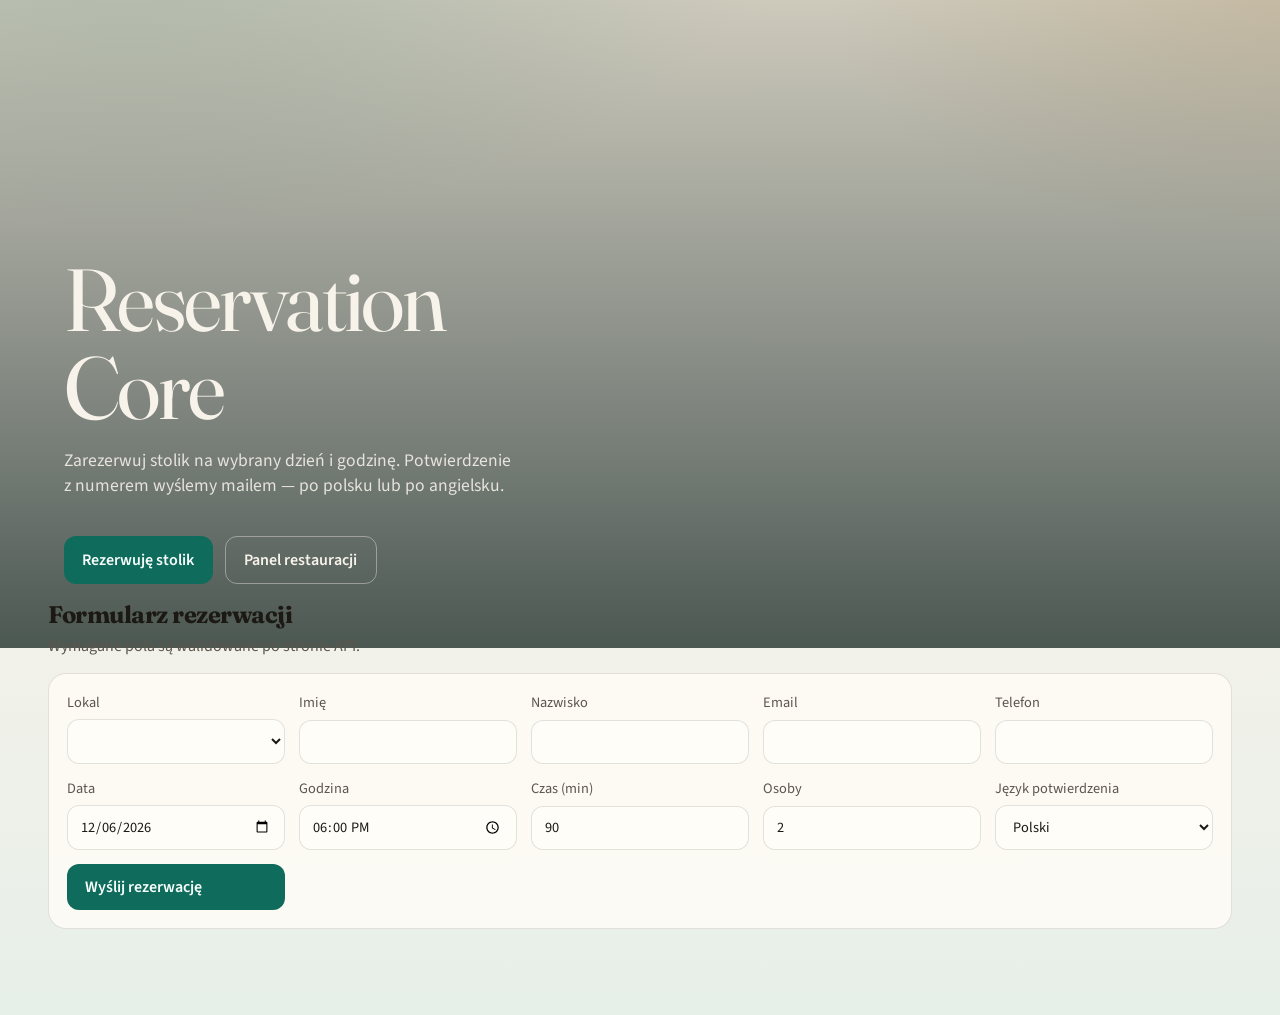
==== src/main/resources/static/booking/index.html @ 1d6e956e "Complete reservation system: schedule, analytics, cancel, i18n, cleanup, UI Finishes the restaurant " ====
<!DOCTYPE html>
<html lang="pl">
<head>
  <meta charset="UTF-8" />
  <meta name="viewport" content="width=device-width, initial-scale=1" />
  <title>Reservation Core — rezerwacja</title>
  <link rel="preconnect" href="https://fonts.googleapis.com" />
  <link rel="preconnect" href="https://fonts.gstatic.com" crossorigin />
  <link href="https://fonts.googleapis.com/css2?family=Fraunces:opsz,wght@9..144,600;9..144,700&family=Source+Sans+3:wght@400;600&display=swap" rel="stylesheet" />
  <link rel="stylesheet" href="../restaurant/styles.css" />
  <style>
    .hero {
      min-height: 72vh;
      display: grid;
      align-content: end;
      padding: clamp(1.5rem, 5vw, 4rem);
      position: relative;
      overflow: hidden;
      background:
        linear-gradient(180deg, rgba(12, 28, 24, 0.15), rgba(12, 28, 24, 0.72)),
        url("https://images.unsplash.com/photo-1517248135467-4c7edcad34c4?auto=format&fit=crop&w=1800&q=80") center/cover no-repeat;
      color: #f7f3ea;
    }
    .hero .brand { color: #f7f3ea; font-size: clamp(2.8rem, 8vw, 5.5rem); }
    .hero p { max-width: 28rem; color: rgba(247, 243, 234, 0.88); font-size: 1.1rem; }
    .hero-cta { margin-top: 1.25rem; display: flex; gap: 0.75rem; flex-wrap: wrap; }
    .book-panel { margin: -3rem clamp(1rem, 4vw, 3rem) 3rem; position: relative; }
  </style>
</head>
<body>
  <section class="hero">
    <p class="brand">Reservation Core</p>
    <p>Zarezerwuj stolik na wybrany dzień i godzinę. Potwierdzenie z numerem wyślemy mailem — po polsku lub po angielsku.</p>
    <div class="hero-cta">
      <a class="btn" href="#form">Rezerwuję stolik</a>
      <a class="btn btn-ghost" href="/restaurant/" style="color:#f7f3ea;border-color:rgba(247,243,234,.4)">Panel restauracji</a>
    </div>
  </section>

  <section class="book-panel" id="form">
    <div class="section-head">
      <h1>Formularz rezerwacji</h1>
      <p>Wymagane pola są walidowane po stronie API.</p>
    </div>
    <form id="bookForm" class="form-grid">
      <label>Lokal
        <select name="placeId" id="placeSelect" required></select>
      </label>
      <label>Imię <input name="ordererName" required /></label>
      <label>Nazwisko <input name="ordererSurname" required /></label>
      <label>Email <input name="email" type="email" required /></label>
      <label>Telefon <input name="phoneNumber" required /></label>
      <label>Data <input name="date" type="date" required /></label>
      <label>Godzina <input name="startTime" type="time" required value="18:00" /></label>
      <label>Czas (min) <input name="durationMinutes" type="number" min="30" max="480" value="90" required /></label>
      <label>Osoby <input name="peopleCount" type="number" min="1" max="50" value="2" required /></label>
      <label>Język potwierdzenia
        <select name="locale">
          <option value="pl">Polski</option>
          <option value="en">English</option>
        </select>
      </label>
      <button type="submit" class="btn">Wyślij rezerwację</button>
    </form>
    <p id="result" class="result" aria-live="polite"></p>
  </section>

  <script>
    const result = document.getElementById("result");
    const placeSelect = document.getElementById("placeSelect");
    document.querySelector('[name="date"]').value = new Date().toISOString().slice(0, 10);

    fetch("/api/places").then(r => r.json()).then(places => {
      placeSelect.innerHTML = places.map(p =>
        `<option value="${p.id}">${p.name} — ${p.city}</option>`).join("") ||
        `<option value="">Brak lokali</option>`;
    });

    document.getElementById("bookForm").addEventListener("submit", async (e) => {
      e.preventDefault();
      const fd = new FormData(e.target);
      const payload = {
        placeId: Number(fd.get("placeId")),
        ordererName: fd.get("ordererName"),
        ordererSurname: fd.get("ordererSurname"),
        email: fd.get("email"),
        phoneNumber: fd.get("phoneNumber"),
        date: fd.get("date"),
        startTime: fd.get("startTime").length === 5 ? fd.get("startTime") + ":00" : fd.get("startTime"),
        durationMinutes: Number(fd.get("durationMinutes")),
        peopleCount: Number(fd.get("peopleCount")),
        locale: fd.get("locale"),
      };
      try {
        const res = await fetch("/api/reservations", {
          method: "POST",
          headers: { "Content-Type": "application/json" },
          body: JSON.stringify(payload),
        });
        const data = await res.json();
        if (!res.ok) {
          const msg = data.message || (data.errors && JSON.stringify(data.errors)) || "Błąd";
          throw new Error(msg);
        }
        result.textContent = `Rezerwacja przyjęta. Numer: ${data.reservationNumber}`;
        e.target.reset();
      } catch (err) {
        result.textContent = err.message;
      }
    });
  </script>
</body>
</html>
---- src/main/resources/static/restaurant/styles.css ----
:root {
  --ink: #1c1914;
  --muted: #5c564c;
  --paper: #f3efe6;
  --panel: rgba(255, 252, 246, 0.86);
  --line: rgba(28, 25, 20, 0.12);
  --accent: #0f6b5c;
  --accent-deep: #0a4a40;
  --danger: #9b2c2c;
  --good: #1f6f4a;
  --shadow: 0 18px 50px rgba(28, 25, 20, 0.12);
  --radius: 18px;
  --font-display: "Fraunces", Georgia, serif;
  --font-body: "Source Sans 3", "Segoe UI", sans-serif;
}

* { box-sizing: border-box; }

body {
  margin: 0;
  min-height: 100vh;
  color: var(--ink);
  font-family: var(--font-body);
  background:
    radial-gradient(1200px 600px at 10% -10%, rgba(15, 107, 92, 0.18), transparent 55%),
    radial-gradient(900px 500px at 100% 0%, rgba(180, 120, 40, 0.16), transparent 50%),
    linear-gradient(180deg, #efe8d8 0%, #f7f3ea 45%, #e7efe9 100%);
}

.atmosphere {
  position: fixed;
  inset: 0;
  pointer-events: none;
  background-image:
    linear-gradient(rgba(28, 25, 20, 0.03) 1px, transparent 1px),
    linear-gradient(90deg, rgba(28, 25, 20, 0.03) 1px, transparent 1px);
  background-size: 48px 48px;
  mask-image: linear-gradient(180deg, #000 0%, transparent 85%);
}

.top {
  position: relative;
  display: flex;
  flex-wrap: wrap;
  justify-content: space-between;
  gap: 1.25rem;
  padding: 1.75rem clamp(1rem, 4vw, 3rem) 0.5rem;
}

.brand {
  margin: 0;
  font-family: var(--font-display);
  font-size: clamp(2rem, 4vw, 3rem);
  letter-spacing: -0.03em;
  line-height: 1;
  animation: rise 700ms ease both;
}

.brand-sub {
  margin: 0.35rem 0 0;
  color: var(--muted);
  animation: rise 900ms ease both;
}

.tabs {
  display: flex;
  flex-wrap: wrap;
  gap: 0.5rem;
  align-items: end;
}

.tab {
  border: 1px solid var(--line);
  background: transparent;
  color: var(--ink);
  padding: 0.65rem 1rem;
  border-radius: 999px;
  font: inherit;
  cursor: pointer;
  transition: background 180ms ease, color 180ms ease, transform 180ms ease;
}

.tab:hover { transform: translateY(-1px); }
.tab.is-active {
  background: var(--accent);
  border-color: var(--accent);
  color: #f7fffc;
}

main {
  position: relative;
  padding: 1rem clamp(1rem, 4vw, 3rem) 3rem;
}

.controls {
  display: flex;
  flex-wrap: wrap;
  gap: 0.85rem;
  align-items: end;
  margin-bottom: 1.5rem;
  padding: 1rem 1.15rem;
  background: var(--panel);
  border: 1px solid var(--line);
  border-radius: var(--radius);
  backdrop-filter: blur(8px);
  box-shadow: var(--shadow);
  animation: rise 800ms ease both;
}

label {
  display: grid;
  gap: 0.35rem;
  font-size: 0.9rem;
  color: var(--muted);
}

input, select, textarea {
  font: inherit;
  color: var(--ink);
  border: 1px solid var(--line);
  background: #fffdf8;
  border-radius: 12px;
  padding: 0.65rem 0.8rem;
  min-width: 10rem;
}

.btn {
  border: none;
  background: var(--accent);
  color: #f7fffc;
  font: inherit;
  font-weight: 600;
  padding: 0.75rem 1.15rem;
  border-radius: 12px;
  cursor: pointer;
  text-decoration: none;
  display: inline-flex;
  align-items: center;
  transition: background 160ms ease, transform 160ms ease;
}

.btn:hover { background: var(--accent-deep); transform: translateY(-1px); }
.btn-ghost {
  background: transparent;
  color: var(--accent-deep);
  border: 1px solid rgba(15, 107, 92, 0.35);
}
.btn-danger { background: var(--danger); }
.btn-danger:hover { background: #7f1d1d; }

.panel { display: none; }
.panel.is-visible { display: block; animation: rise 500ms ease both; }

.section-head {
  margin: 0 0 1rem;
}

.section-head.tight { margin-top: 2rem; }

.section-head h1,
.section-head h2 {
  margin: 0;
  font-family: var(--font-display);
  font-weight: 700;
  letter-spacing: -0.02em;
}

.section-head p {
  margin: 0.4rem 0 0;
  color: var(--muted);
  max-width: 40rem;
}

.data-table {
  display: grid;
  gap: 0.55rem;
}

.row {
  display: grid;
  grid-template-columns: 1.1fr 1fr 1fr 1fr 1.2fr;
  gap: 0.75rem;
  align-items: center;
  padding: 0.9rem 1rem;
  border-bottom: 1px solid var(--line);
  background: rgba(255, 252, 246, 0.55);
  transition: background 160ms ease, transform 160ms ease;
}

.row:hover { background: rgba(15, 107, 92, 0.06); }

.row.head {
  font-size: 0.82rem;
  text-transform: uppercase;
  letter-spacing: 0.06em;
  color: var(--muted);
  background: transparent;
  border-bottom: 2px solid var(--line);
}

.badge {
  display: inline-flex;
  width: fit-content;
  padding: 0.2rem 0.55rem;
  border-radius: 8px;
  font-size: 0.85rem;
  font-weight: 600;
}

.badge-ok { background: rgba(31, 111, 74, 0.12); color: var(--good); }
.badge-lock { background: rgba(155, 44, 44, 0.12); color: var(--danger); }

.form-grid {
  display: grid;
  grid-template-columns: repeat(auto-fit, minmax(180px, 1fr));
  gap: 0.85rem;
  padding: 1.1rem;
  background: var(--panel);
  border: 1px solid var(--line);
  border-radius: var(--radius);
  margin-bottom: 1rem;
}

.result {
  min-height: 1.4rem;
  color: var(--accent-deep);
  font-weight: 600;
}

@keyframes rise {
  from { opacity: 0; transform: translateY(10px); }
  to { opacity: 1; transform: translateY(0); }
}

@media (max-width: 800px) {
  .row, .row.head {
    grid-template-columns: 1fr 1fr;
  }
  .row > :nth-child(n+3) {
    grid-column: 1 / -1;
  }
}
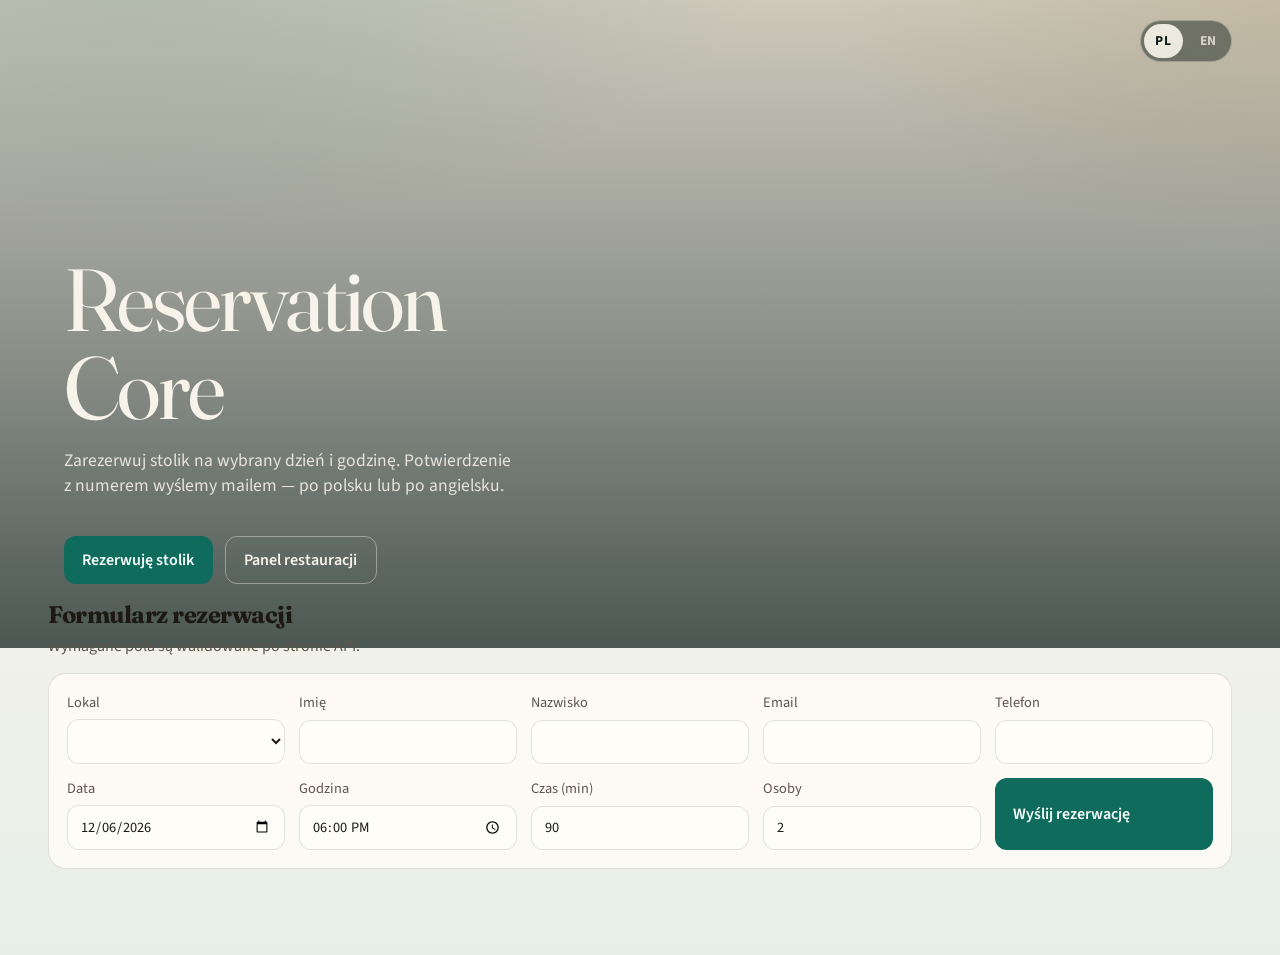
==== commit 9fba112f: "Add PL/EN language switcher on booking and restaurant UI Shared i18n.js with localStorage preference" ====
--- a/src/main/resources/static/booking/index.html
+++ b/src/main/resources/static/booking/index.html
@@ -3,7 +3,7 @@
 <head>
   <meta charset="UTF-8" />
   <meta name="viewport" content="width=device-width, initial-scale=1" />
-  <title>Reservation Core — rezerwacja</title>
+  <title data-i18n-title="doc.booking.title">Reservation Core — rezerwacja</title>
   <link rel="preconnect" href="https://fonts.googleapis.com" />
   <link rel="preconnect" href="https://fonts.gstatic.com" crossorigin />
   <link href="https://fonts.googleapis.com/css2?family=Fraunces:opsz,wght@9..144,600;9..144,700&family=Source+Sans+3:wght@400;600&display=swap" rel="stylesheet" />
@@ -29,51 +29,59 @@
 </head>
 <body>
   <section class="hero">
+    <div class="lang-switch" data-variant="hero" role="group" aria-label="Language">
+      <button type="button" class="lang-btn" data-lang="pl" aria-pressed="true">PL</button>
+      <button type="button" class="lang-btn" data-lang="en" aria-pressed="false">EN</button>
+    </div>
     <p class="brand">Reservation Core</p>
-    <p>Zarezerwuj stolik na wybrany dzień i godzinę. Potwierdzenie z numerem wyślemy mailem — po polsku lub po angielsku.</p>
+    <p data-i18n="booking.hero.lead">Zarezerwuj stolik na wybrany dzień i godzinę. Potwierdzenie z numerem wyślemy mailem — po polsku lub po angielsku.</p>
     <div class="hero-cta">
-      <a class="btn" href="#form">Rezerwuję stolik</a>
-      <a class="btn btn-ghost" href="/restaurant/" style="color:#f7f3ea;border-color:rgba(247,243,234,.4)">Panel restauracji</a>
+      <a class="btn" href="#form" data-i18n="booking.cta.book">Rezerwuję stolik</a>
+      <a class="btn btn-ghost" href="/restaurant/" style="color:#f7f3ea;border-color:rgba(247,243,234,.4)" data-i18n="booking.cta.panel">Panel restauracji</a>
     </div>
   </section>
 
   <section class="book-panel" id="form">
     <div class="section-head">
-      <h1>Formularz rezerwacji</h1>
-      <p>Wymagane pola są walidowane po stronie API.</p>
+      <h1 data-i18n="booking.form.title">Formularz rezerwacji</h1>
+      <p data-i18n="booking.form.lead">Wymagane pola są walidowane po stronie API.</p>
     </div>
     <form id="bookForm" class="form-grid">
-      <label>Lokal
+      <label><span data-i18n="booking.label.place">Lokal</span>
         <select name="placeId" id="placeSelect" required></select>
       </label>
-      <label>Imię <input name="ordererName" required /></label>
-      <label>Nazwisko <input name="ordererSurname" required /></label>
-      <label>Email <input name="email" type="email" required /></label>
-      <label>Telefon <input name="phoneNumber" required /></label>
-      <label>Data <input name="date" type="date" required /></label>
-      <label>Godzina <input name="startTime" type="time" required value="18:00" /></label>
-      <label>Czas (min) <input name="durationMinutes" type="number" min="30" max="480" value="90" required /></label>
-      <label>Osoby <input name="peopleCount" type="number" min="1" max="50" value="2" required /></label>
-      <label>Język potwierdzenia
-        <select name="locale">
-          <option value="pl">Polski</option>
-          <option value="en">English</option>
-        </select>
-      </label>
-      <button type="submit" class="btn">Wyślij rezerwację</button>
+      <label><span data-i18n="booking.label.name">Imię</span> <input name="ordererName" required /></label>
+      <label><span data-i18n="booking.label.surname">Nazwisko</span> <input name="ordererSurname" required /></label>
+      <label><span data-i18n="booking.label.email">Email</span> <input name="email" type="email" required /></label>
+      <label><span data-i18n="booking.label.phone">Telefon</span> <input name="phoneNumber" required /></label>
+      <label><span data-i18n="booking.label.date">Data</span> <input name="date" type="date" required /></label>
+      <label><span data-i18n="booking.label.time">Godzina</span> <input name="startTime" type="time" required value="18:00" /></label>
+      <label><span data-i18n="booking.label.duration">Czas (min)</span> <input name="durationMinutes" type="number" min="30" max="480" value="90" required /></label>
+      <label><span data-i18n="booking.label.people">Osoby</span> <input name="peopleCount" type="number" min="1" max="50" value="2" required /></label>
+      <input type="hidden" name="locale" id="localeField" value="pl" />
+      <button type="submit" class="btn" data-i18n="booking.submit">Wyślij rezerwację</button>
     </form>
     <p id="result" class="result" aria-live="polite"></p>
   </section>
 
+  <script src="../i18n.js"></script>
   <script>
     const result = document.getElementById("result");
     const placeSelect = document.getElementById("placeSelect");
+    const localeField = document.getElementById("localeField");
     document.querySelector('[name="date"]').value = new Date().toISOString().slice(0, 10);
+
+    I18N.init("pl");
+    localeField.value = I18N.getLang();
+
+    document.addEventListener("rc:locale", () => {
+      localeField.value = I18N.getLang();
+    });
 
     fetch("/api/places").then(r => r.json()).then(places => {
       placeSelect.innerHTML = places.map(p =>
         `<option value="${p.id}">${p.name} — ${p.city}</option>`).join("") ||
-        `<option value="">Brak lokali</option>`;
+        `<option value="">${I18N.t("booking.places.empty")}</option>`;
     });
 
     document.getElementById("bookForm").addEventListener("submit", async (e) => {
@@ -89,7 +97,7 @@
         startTime: fd.get("startTime").length === 5 ? fd.get("startTime") + ":00" : fd.get("startTime"),
         durationMinutes: Number(fd.get("durationMinutes")),
         peopleCount: Number(fd.get("peopleCount")),
-        locale: fd.get("locale"),
+        locale: I18N.getLang(),
       };
       try {
         const res = await fetch("/api/reservations", {
@@ -99,11 +107,13 @@
         });
         const data = await res.json();
         if (!res.ok) {
-          const msg = data.message || (data.errors && JSON.stringify(data.errors)) || "Błąd";
+          const msg = data.message || (data.errors && JSON.stringify(data.errors)) || I18N.t("booking.error");
           throw new Error(msg);
         }
-        result.textContent = `Rezerwacja przyjęta. Numer: ${data.reservationNumber}`;
+        result.textContent = I18N.t("booking.success", data.reservationNumber);
         e.target.reset();
+        document.querySelector('[name="date"]').value = new Date().toISOString().slice(0, 10);
+        localeField.value = I18N.getLang();
       } catch (err) {
         result.textContent = err.message;
       }
--- a/src/main/resources/static/restaurant/styles.css
+++ b/src/main/resources/static/restaurant/styles.css
@@ -47,6 +47,65 @@
   padding: 1.75rem clamp(1rem, 4vw, 3rem) 0.5rem;
 }
 
+.top-actions {
+  display: flex;
+  flex-wrap: wrap;
+  gap: 0.85rem;
+  align-items: end;
+}
+
+.lang-switch {
+  display: inline-flex;
+  align-items: center;
+  gap: 0.35rem;
+  padding: 0.2rem;
+  border: 1px solid var(--line);
+  border-radius: 999px;
+  background: rgba(255, 252, 246, 0.7);
+  backdrop-filter: blur(6px);
+}
+
+.lang-switch[data-variant="hero"] {
+  position: absolute;
+  top: 1.25rem;
+  right: clamp(1rem, 4vw, 3rem);
+  z-index: 2;
+  background: rgba(12, 28, 24, 0.45);
+  border-color: rgba(247, 243, 234, 0.35);
+}
+
+.lang-btn {
+  border: none;
+  background: transparent;
+  color: inherit;
+  font: inherit;
+  font-weight: 700;
+  font-size: 0.85rem;
+  letter-spacing: 0.04em;
+  padding: 0.45rem 0.7rem;
+  border-radius: 999px;
+  cursor: pointer;
+  transition: background 160ms ease, color 160ms ease, transform 160ms ease;
+}
+
+.lang-switch[data-variant="hero"] .lang-btn {
+  color: rgba(247, 243, 234, 0.75);
+}
+
+.lang-btn:hover {
+  transform: translateY(-1px);
+}
+
+.lang-btn.is-active {
+  background: var(--accent);
+  color: #f7fffc;
+}
+
+.lang-switch[data-variant="hero"] .lang-btn.is-active {
+  background: rgba(247, 243, 234, 0.92);
+  color: #0c1c18;
+}
+
 .brand {
   margin: 0;
   font-family: var(--font-display);
